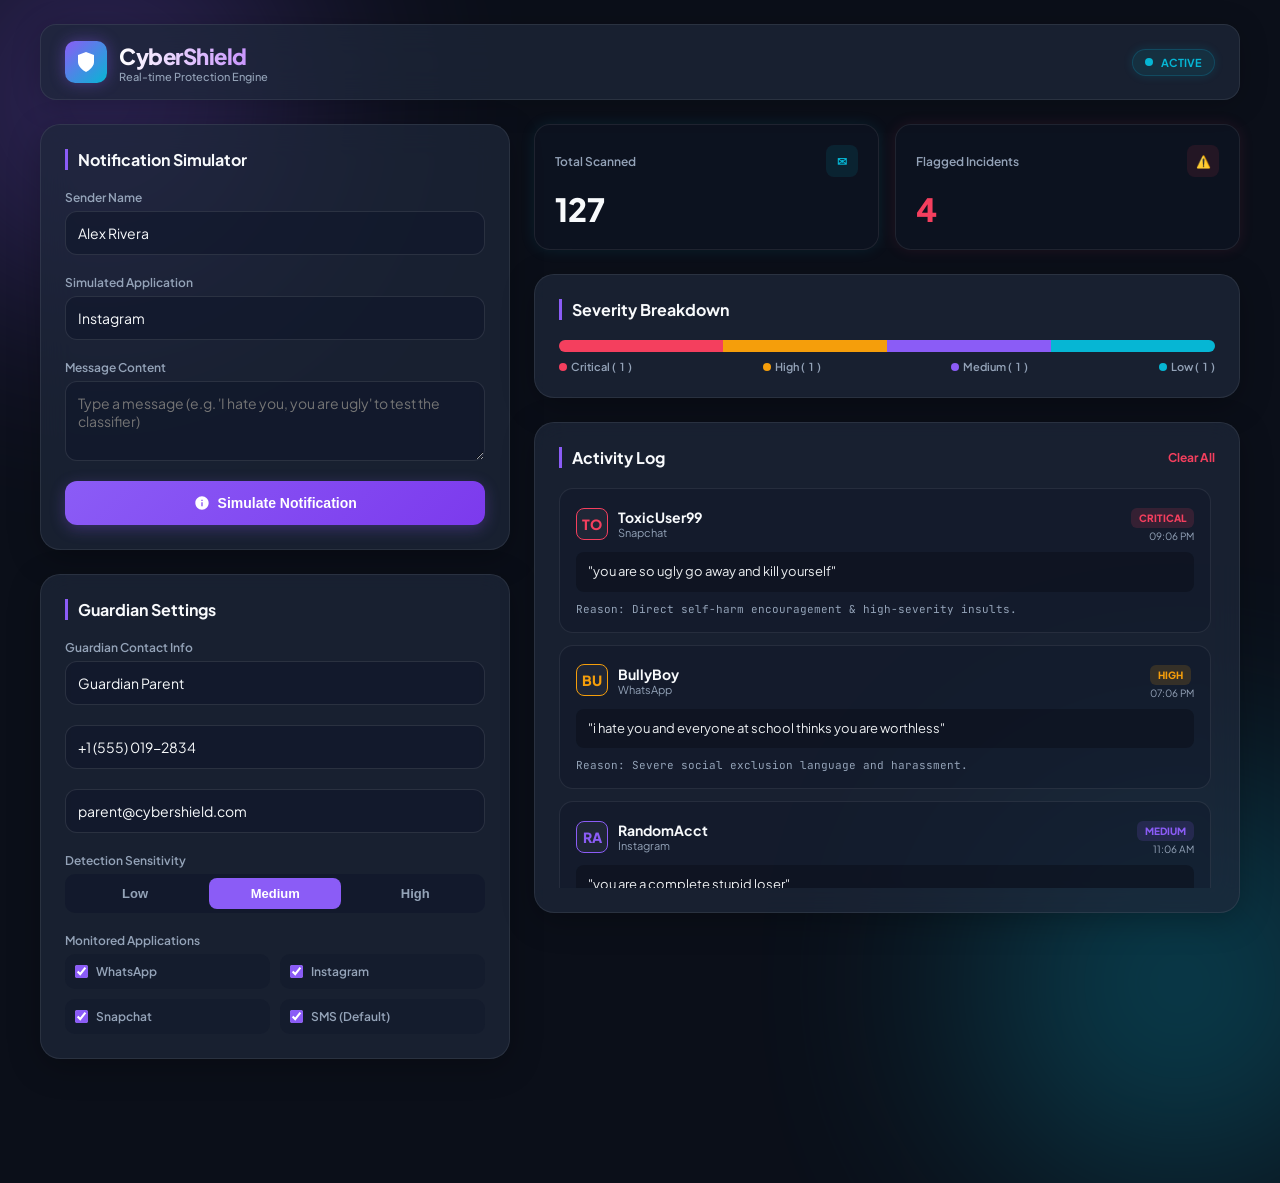
==== cybershield_demo.html @ ab54afbd "Initial commit" ====
<!DOCTYPE html>
<html lang="en">
<head>
    <meta charset="UTF-8">
    <meta name="viewport" content="width=device-width, initial-scale=1.0">
    <title>CyberShield | Real-time Bullying Protection Dashboard</title>
    <link href="https://fonts.googleapis.com/css2?family=Plus+Jakarta+Sans:wght@400;500;600;700;800&family=JetBrains+Mono:wght@400;500;700&display=swap" rel="stylesheet">
    <style>
        :root {
            --dark-bg: #0b0f19;
            --card-bg: rgba(30, 41, 59, 0.7);
            --card-border: rgba(255, 255, 255, 0.08);
            --cyan-accent: #06b6d4;
            --purple-accent: #8b5cf6;
            --amber-accent: #f59e0b;
            --rose-accent: #f43f5e;
            --light-text: #f8fafc;
            --muted-text: #94a3b8;
            --glow-cyan: rgba(6, 182, 212, 0.15);
            --glow-purple: rgba(139, 92, 246, 0.15);
            --glow-rose: rgba(244, 63, 94, 0.15);
        }

        * {
            box-sizing: border-box;
            margin: 0;
            padding: 0;
            user-select: none;
        }

        body {
            font-family: 'Plus Jakarta Sans', sans-serif;
            background-color: var(--dark-bg);
            color: var(--light-text);
            min-height: 100vh;
            overflow-x: hidden;
            position: relative;
            padding: 24px;
        }

        /* Glowing background effects */
        body::before, body::after {
            content: '';
            position: absolute;
            width: 400px;
            height: 400px;
            border-radius: 50%;
            filter: blur(120px);
            z-index: -1;
            opacity: 0.3;
        }

        body::before {
            top: -100px;
            left: -100px;
            background: var(--purple-accent);
        }

        body::after {
            bottom: -100px;
            right: -100px;
            background: var(--cyan-accent);
        }

        .container {
            max-width: 1200px;
            margin: 0 auto;
            display: flex;
            flex-direction: column;
            gap: 24px;
        }

        /* Header design */
        header {
            display: flex;
            justify-content: space-between;
            align-items: center;
            padding: 16px 24px;
            background: var(--card-bg);
            backdrop-filter: blur(16px);
            border: 1px solid var(--card-border);
            border-radius: 16px;
            box-shadow: 0 4px 30px rgba(0, 0, 0, 0.2);
        }

        .logo-section {
            display: flex;
            align-items: center;
            gap: 12px;
        }

        .logo-icon {
            width: 42px;
            height: 42px;
            background: linear-gradient(135deg, var(--purple-accent), var(--cyan-accent));
            border-radius: 10px;
            display: flex;
            align-items: center;
            justify-content: center;
            box-shadow: 0 0 15px rgba(139, 92, 246, 0.4);
        }

        .logo-icon svg {
            width: 24px;
            height: 24px;
            fill: white;
        }

        .logo-text h1 {
            font-size: 22px;
            font-weight: 800;
            letter-spacing: -0.5px;
            background: linear-gradient(to right, #ffffff, #c084fc);
            -webkit-background-clip: text;
            -webkit-text-fill-color: transparent;
        }

        .logo-text p {
            font-size: 11px;
            color: var(--muted-text);
            font-weight: 500;
        }

        .status-badge {
            display: flex;
            align-items: center;
            gap: 8px;
            background: rgba(6, 182, 212, 0.1);
            border: 1px solid rgba(6, 182, 212, 0.2);
            padding: 6px 12px;
            border-radius: 20px;
            font-size: 11px;
            font-weight: 700;
            color: var(--cyan-accent);
            text-transform: uppercase;
            box-shadow: 0 0 10px var(--glow-cyan);
            animation: pulse 2s infinite;
        }

        .status-dot {
            width: 8px;
            height: 8px;
            background-color: var(--cyan-accent);
            border-radius: 50%;
        }

        @keyframes pulse {
            0% { transform: scale(1); opacity: 0.9; }
            50% { transform: scale(1.05); opacity: 1; }
            100% { transform: scale(1); opacity: 0.9; }
        }

        /* Two-column layout */
        .dashboard-grid {
            display: grid;
            grid-template-columns: 1fr 1.5fr;
            gap: 24px;
        }

        @media (max-width: 900px) {
            .dashboard-grid {
                grid-template-columns: 1fr;
            }
        }

        /* Card styles */
        .card {
            background: var(--card-bg);
            backdrop-filter: blur(16px);
            border: 1px solid var(--card-border);
            border-radius: 20px;
            padding: 24px;
            box-shadow: 0 8px 32px rgba(0, 0, 0, 0.25);
            display: flex;
            flex-direction: column;
            gap: 20px;
            transition: transform 0.2s ease, box-shadow 0.2s ease;
        }

        .card:hover {
            border-color: rgba(255, 255, 255, 0.12);
        }

        .card-title {
            font-size: 16px;
            font-weight: 700;
            color: var(--light-text);
            border-left: 3px solid var(--purple-accent);
            padding-left: 10px;
        }

        /* Forms and Controls */
        .input-group {
            display: flex;
            flex-direction: column;
            gap: 6px;
        }

        .input-group label {
            font-size: 12px;
            font-weight: 600;
            color: var(--muted-text);
        }

        input[type="text"], input[type="tel"], input[type="email"], textarea {
            background: rgba(15, 23, 42, 0.6);
            border: 1px solid rgba(255, 255, 255, 0.1);
            border-radius: 12px;
            padding: 12px;
            color: var(--light-text);
            font-family: inherit;
            font-size: 14px;
            transition: all 0.2s;
        }

        input:focus, textarea:focus {
            outline: none;
            border-color: var(--purple-accent);
            box-shadow: 0 0 10px rgba(139, 92, 246, 0.2);
        }

        /* Buttons */
        .btn {
            background: linear-gradient(135deg, var(--purple-accent), #7c3aed);
            color: white;
            border: none;
            border-radius: 12px;
            padding: 14px;
            font-size: 14px;
            font-weight: 700;
            cursor: pointer;
            transition: all 0.2s;
            display: flex;
            align-items: center;
            justify-content: center;
            gap: 8px;
            box-shadow: 0 4px 15px rgba(139, 92, 246, 0.3);
        }

        .btn:hover {
            transform: translateY(-1px);
            box-shadow: 0 6px 20px rgba(139, 92, 246, 0.5);
        }

        .btn:active {
            transform: translateY(1px);
        }

        .btn-secondary {
            background: rgba(255, 255, 255, 0.05);
            border: 1px solid rgba(255, 255, 255, 0.1);
            color: var(--light-text);
        }

        .btn-secondary:hover {
            background: rgba(255, 255, 255, 0.1);
            box-shadow: none;
        }

        /* Stats grid */
        .stats-grid {
            display: grid;
            grid-template-columns: 1fr 1fr;
            gap: 16px;
        }

        .stat-card {
            background: rgba(15, 23, 42, 0.4);
            border: 1px solid var(--card-border);
            border-radius: 16px;
            padding: 20px;
            display: flex;
            flex-direction: column;
            gap: 12px;
            position: relative;
            overflow: hidden;
        }

        .stat-header {
            display: flex;
            justify-content: space-between;
            align-items: center;
            color: var(--muted-text);
            font-size: 12px;
            font-weight: 600;
        }

        .stat-value {
            font-size: 32px;
            font-weight: 800;
            color: var(--light-text);
        }

        .stat-icon {
            width: 32px;
            height: 32px;
            border-radius: 8px;
            display: flex;
            align-items: center;
            justify-content: center;
        }

        /* Sensitivity slider */
        .sensitivity-toggle {
            display: grid;
            grid-template-columns: 1fr 1fr 1fr;
            gap: 8px;
            background: rgba(15, 23, 42, 0.6);
            padding: 4px;
            border-radius: 10px;
        }

        .sens-btn {
            background: transparent;
            border: none;
            color: var(--muted-text);
            padding: 8px;
            font-weight: 700;
            font-size: 13px;
            border-radius: 8px;
            cursor: pointer;
            transition: all 0.2s;
        }

        .sens-btn.active {
            background: var(--purple-accent);
            color: white;
        }

        /* Severity progress bar */
        .severity-bar-container {
            display: flex;
            flex-direction: column;
            gap: 8px;
        }

        .severity-bar {
            height: 12px;
            border-radius: 6px;
            background: rgba(255, 255, 255, 0.05);
            display: flex;
            overflow: hidden;
        }

        .sev-segment {
            height: 100%;
            transition: width 0.3s ease;
        }

        .sev-critical { background-color: var(--rose-accent); }
        .sev-high { background-color: var(--amber-accent); }
        .sev-medium { background-color: var(--purple-accent); }
        .sev-low { background-color: var(--cyan-accent); }

        .legend {
            display: flex;
            justify-content: space-between;
            font-size: 11px;
            color: var(--muted-text);
            font-weight: 600;
            flex-wrap: wrap;
            gap: 8px;
        }

        .legend-item {
            display: flex;
            align-items: center;
            gap: 4px;
        }

        .dot {
            width: 8px;
            height: 8px;
            border-radius: 50%;
        }

        /* Incident List layout */
        .log-header {
            display: flex;
            justify-content: space-between;
            align-items: center;
        }

        .clear-btn {
            font-size: 12px;
            color: var(--rose-accent);
            cursor: pointer;
            font-weight: 700;
        }

        .incident-list {
            display: flex;
            flex-direction: column;
            gap: 12px;
            max-height: 400px;
            overflow-y: auto;
            padding-right: 4px;
        }

        /* Custom Scrollbar */
        .incident-list::-webkit-scrollbar {
            width: 6px;
        }
        .incident-list::-webkit-scrollbar-track {
            background: rgba(0, 0, 0, 0.1);
        }
        .incident-list::-webkit-scrollbar-thumb {
            background: rgba(255, 255, 255, 0.1);
            border-radius: 3px;
        }

        .incident-row {
            background: rgba(15, 23, 42, 0.4);
            border: 1px solid var(--card-border);
            border-radius: 14px;
            padding: 16px;
            display: flex;
            flex-direction: column;
            gap: 10px;
            animation: slideIn 0.3s ease-out;
        }

        @keyframes slideIn {
            from { transform: translateY(10px); opacity: 0; }
            to { transform: translateY(0); opacity: 1; }
        }

        .incident-top {
            display: flex;
            justify-content: space-between;
            align-items: center;
        }

        .sender-info {
            display: flex;
            align-items: center;
            gap: 10px;
        }

        .avatar {
            width: 32px;
            height: 32px;
            border-radius: 8px;
            display: flex;
            align-items: center;
            justify-content: center;
            font-weight: 800;
            font-size: 14px;
        }

        .sender-name {
            font-size: 14px;
            font-weight: 700;
        }

        .app-name {
            font-size: 11px;
            color: var(--muted-text);
        }

        .badge {
            font-size: 10px;
            font-weight: 800;
            padding: 4px 8px;
            border-radius: 6px;
            text-transform: uppercase;
        }

        .badge-critical { background: rgba(244, 63, 94, 0.15); color: var(--rose-accent); }
        .badge-high { background: rgba(245, 158, 11, 0.15); color: var(--amber-accent); }
        .badge-medium { background: rgba(139, 92, 246, 0.15); color: var(--purple-accent); }
        .badge-low { background: rgba(6, 182, 212, 0.15); color: var(--cyan-accent); }

        .time-text {
            font-size: 10px;
            color: var(--muted-text);
            margin-top: 4px;
            text-align: right;
        }

        .message-box {
            background: rgba(11, 15, 25, 0.5);
            border-radius: 8px;
            padding: 10px 12px;
            font-size: 13px;
            line-height: 1.5;
            color: rgba(248, 250, 252, 0.95);
        }

        .reason-text {
            font-family: 'JetBrains Mono', monospace;
            font-size: 11px;
            color: var(--muted-text);
        }

        .empty-state {
            display: flex;
            flex-direction: column;
            align-items: center;
            justify-content: center;
            padding: 40px;
            gap: 12px;
            color: var(--muted-text);
        }

        .empty-state svg {
            width: 48px;
            height: 48px;
            stroke: var(--cyan-accent);
            opacity: 0.5;
        }

        .app-select-grid {
            display: grid;
            grid-template-columns: 1fr 1fr;
            gap: 10px;
        }

        .app-checkbox {
            display: flex;
            align-items: center;
            gap: 8px;
            background: rgba(15, 23, 42, 0.4);
            padding: 10px;
            border-radius: 10px;
            cursor: pointer;
            font-size: 12px;
            font-weight: 600;
        }

        .app-checkbox input {
            accent-color: var(--purple-accent);
        }
    </style>
</head>
<body>
    <div class="container">
        <!-- Header -->
        <header>
            <div class="logo-section">
                <div class="logo-icon">
                    <svg viewBox="0 0 24 24">
                        <path d="M12 22s8-4 8-10V5l-8-3-8 3v7c0 6 8 10 8 10z"/>
                    </svg>
                </div>
                <div class="logo-text">
                    <h1>CyberShield</h1>
                    <p>Real-time Protection Engine</p>
                </div>
            </div>
            <div class="status-badge" id="statusPill">
                <div class="status-dot"></div>
                <span>Active</span>
            </div>
        </header>

        <!-- Main Body -->
        <div class="dashboard-grid">
            <!-- Left Side: Simulator and Settings -->
            <div style="display: flex; flex-direction: column; gap: 24px;">
                <!-- Simulator Control Panel -->
                <div class="card">
                    <div class="card-title">Notification Simulator</div>
                    <div class="input-group">
                        <label for="senderName">Sender Name</label>
                        <input type="text" id="senderName" value="Alex Rivera" placeholder="Enter name...">
                    </div>
                    <div class="input-group">
                        <label for="appSource">Simulated Application</label>
                        <input type="text" id="appSource" value="Instagram" placeholder="e.g. WhatsApp, Instagram...">
                    </div>
                    <div class="input-group">
                        <label for="messageContent">Message Content</label>
                        <textarea id="messageContent" rows="3" placeholder="Type a message (e.g. 'I hate you, you are ugly' to test the classifier)"></textarea>
                    </div>
                    <button class="btn" onclick="simulateAlert()">
                        <svg width="16" height="16" fill="white" viewBox="0 0 24 24"><path d="M12 2C6.48 2 2 6.48 2 12s4.48 10 10 10 10-4.48 10-10S17.52 2 12 2zm1 15h-2v-6h2v6zm0-8h-2V7h2v2z"/></svg>
                        Simulate Notification
                    </button>
                </div>

                <!-- Settings Card -->
                <div class="card">
                    <div class="card-title">Guardian Settings</div>
                    <div class="input-group">
                        <label>Guardian Contact Info</label>
                        <input type="text" id="guardName" placeholder="Guardian Name" value="Guardian Parent">
                    </div>
                    <div class="input-group">
                        <input type="tel" id="guardPhone" placeholder="Guardian Phone" value="+1 (555) 019-2834">
                    </div>
                    <div class="input-group">
                        <input type="email" id="guardEmail" placeholder="Guardian Email" value="parent@cybershield.com">
                    </div>
                    
                    <div class="input-group">
                        <label>Detection Sensitivity</label>
                        <div class="sensitivity-toggle">
                            <button class="sens-btn" onclick="setSensitivity('Low')" id="sens-Low">Low</button>
                            <button class="sens-btn active" onclick="setSensitivity('Medium')" id="sens-Medium">Medium</button>
                            <button class="sens-btn" onclick="setSensitivity('High')" id="sens-High">High</button>
                        </div>
                    </div>

                    <div class="input-group">
                        <label>Monitored Applications</label>
                        <div class="app-select-grid">
                            <label class="app-checkbox"><input type="checkbox" checked> WhatsApp</label>
                            <label class="app-checkbox"><input type="checkbox" checked> Instagram</label>
                            <label class="app-checkbox"><input type="checkbox" checked> Snapchat</label>
                            <label class="app-checkbox"><input type="checkbox" checked> SMS (Default)</label>
                        </div>
                    </div>
                </div>
            </div>

            <!-- Right Side: Live Dashboard -->
            <div style="display: flex; flex-direction: column; gap: 24px;">
                <!-- Stats Overview -->
                <div class="stats-grid">
                    <div class="stat-card" style="box-shadow: 0 0 15px rgba(6, 182, 212, 0.1);">
                        <div class="stat-header">
                            <span>Total Scanned</span>
                            <div class="stat-icon" style="background: rgba(6, 182, 212, 0.1); color: var(--cyan-accent);">✉</div>
                        </div>
                        <div class="stat-value" id="scannedCount">127</div>
                    </div>
                    <div class="stat-card" style="box-shadow: 0 0 15px rgba(244, 63, 94, 0.1);">
                        <div class="stat-header">
                            <span>Flagged Incidents</span>
                            <div class="stat-icon" style="background: rgba(244, 63, 94, 0.1); color: var(--rose-accent);">⚠️</div>
                        </div>
                        <div class="stat-value" id="flaggedCount" style="color: var(--rose-accent);">4</div>
                    </div>
                </div>

                <!-- Severity Breakdown -->
                <div class="card">
                    <div class="card-title">Severity Breakdown</div>
                    <div class="severity-bar-container">
                        <div class="severity-bar">
                            <div class="sev-segment sev-critical" id="bar-critical" style="width: 25%;"></div>
                            <div class="sev-segment sev-high" id="bar-high" style="width: 25%;"></div>
                            <div class="sev-segment sev-medium" id="bar-medium" style="width: 25%;"></div>
                            <div class="sev-segment sev-low" id="bar-low" style="width: 25%;"></div>
                        </div>
                        <div class="legend">
                            <div class="legend-item"><div class="dot sev-critical"></div>Critical (<span id="lbl-critical">1</span>)</div>
                            <div class="legend-item"><div class="dot sev-high"></div>High (<span id="lbl-high">1</span>)</div>
                            <div class="legend-item"><div class="dot sev-medium"></div>Medium (<span id="lbl-medium">1</span>)</div>
                            <div class="legend-item"><div class="dot sev-low"></div>Low (<span id="lbl-low">1</span>)</div>
                        </div>
                    </div>
                </div>

                <!-- Activity Log -->
                <div class="card">
                    <div class="log-header">
                        <div class="card-title">Activity Log</div>
                        <div class="clear-btn" onclick="clearLogs()">Clear All</div>
                    </div>
                    <div class="incident-list" id="incidentList">
                        <!-- Items populated dynamically -->
                    </div>
                </div>
            </div>
        </div>
    </div>

    <!-- Logic Script -->
    <script>
        // Initial Mock Data
        let scanned = 127;
        let flagged = 4;
        let sensitivity = 'Medium';

        let incidents = [
            {
                id: 1,
                sender: "ToxicUser99",
                source: "Snapchat",
                message: "you are so ugly go away and kill yourself",
                severity: "CRITICAL",
                reason: "Direct self-harm encouragement & high-severity insults.",
                timestamp: Date.now() - 3600000 * 2
            },
            {
                id: 2,
                sender: "BullyBoy",
                source: "WhatsApp",
                message: "i hate you and everyone at school thinks you are worthless",
                severity: "HIGH",
                reason: "Severe social exclusion language and harassment.",
                timestamp: Date.now() - 3600000 * 4
            },
            {
                id: 3,
                sender: "RandomAcct",
                source: "Instagram",
                message: "you are a complete stupid loser",
                severity: "MEDIUM",
                reason: "Insulting and derogatory name-calling.",
                timestamp: Date.now() - 3600000 * 12
            },
            {
                id: 4,
                sender: "Annoyer",
                source: "SMS",
                message: "go away stop talking to us",
                severity: "LOW",
                reason: "Mild exclusion / annoyance markers.",
                timestamp: Date.now() - 3600000 * 24
            }
        ];

        // Bullying classification database
        const keywords = {
            critical: ["kill yourself", "die", "suicide", "hang yourself"],
            high: ["hate", "worthless", "ugly", "destroy", "harass"],
            medium: ["stupid", "loser", "idiot", "jerk", "fool"],
            low: ["go away", "annoying", "shut up", "dumb"]
        };

        function updateUI() {
            document.getElementById('scannedCount').innerText = scanned;
            document.getElementById('flaggedCount').innerText = flagged;

            // Count severities
            let counts = { CRITICAL: 0, HIGH: 0, MEDIUM: 0, LOW: 0 };
            incidents.forEach(inc => {
                counts[inc.severity]++;
            });

            // Update Breakdown counts
            document.getElementById('lbl-critical').innerText = counts.CRITICAL;
            document.getElementById('lbl-high').innerText = counts.HIGH;
            document.getElementById('lbl-medium').innerText = counts.MEDIUM;
            document.getElementById('lbl-low').innerText = counts.LOW;

            // Update segments
            let total = incidents.length || 1;
            document.getElementById('bar-critical').style.width = `${(counts.CRITICAL / total) * 100}%`;
            document.getElementById('bar-high').style.width = `${(counts.HIGH / total) * 100}%`;
            document.getElementById('bar-medium').style.width = `${(counts.MEDIUM / total) * 100}%`;
            document.getElementById('bar-low').style.width = `${(counts.LOW / total) * 100}%`;

            // Update Log
            let list = document.getElementById('incidentList');
            if (incidents.length === 0) {
                list.innerHTML = `
                    <div class="empty-state">
                        <svg fill="none" stroke="currentColor" viewBox="0 0 24 24">
                            <path stroke-linecap="round" stroke-linejoin="round" stroke-width="2" d="M9 12l2 2 4-4m6 2a9 9 0 11-18 0 9 9 0 0118 0z"></path>
                        </svg>
                        <p>No incidents detected yet. Simulate one above!</p>
                    </div>
                `;
                return;
            }

            list.innerHTML = incidents.map(inc => {
                let badgeClass = `badge-${inc.severity.toLowerCase()}`;
                let initials = inc.sender.substring(0, 2).toUpperCase();
                let time = new Date(inc.timestamp).toLocaleTimeString([], {hour: '2-digit', minute:'2-digit'});
                
                // Color mapping for avatar
                let color = "var(--cyan-accent)";
                if (inc.severity === "CRITICAL") color = "var(--rose-accent)";
                if (inc.severity === "HIGH") color = "var(--amber-accent)";
                if (inc.severity === "MEDIUM") color = "var(--purple-accent)";

                return `
                    <div class="incident-row">
                        <div class="incident-top">
                            <div class="sender-info">
                                <div class="avatar" style="background: rgba(255,255,255,0.05); color: ${color}; border: 1px solid ${color}">${initials}</div>
                                <div>
                                    <div class="sender-name">${inc.sender}</div>
                                    <div class="app-name">${inc.source}</div>
                                </div>
                            </div>
                            <div>
                                <span class="badge ${badgeClass}">${inc.severity}</span>
                                <div class="time-text">${time}</div>
                            </div>
                        </div>
                        <div class="message-box">"${inc.message}"</div>
                        <div class="reason-text">Reason: ${inc.reason}</div>
                    </div>
                `;
            }).join('');
        }

        function simulateAlert() {
            scanned++;
            
            let name = document.getElementById('senderName').value.trim() || "Anonymous";
            let app = document.getElementById('appSource').value.trim() || "WhatsApp";
            let msg = document.getElementById('messageContent').value.trim();

            if (!msg) {
                alert("Please enter message content first!");
                return;
            }

            // Run NLP Heuristics
            let severity = null;
            let reason = "";

            let msgLower = msg.toLowerCase();

            // Check triggers
            if (keywords.critical.some(word => msgLower.includes(word))) {
                severity = "CRITICAL";
                reason = "Detected active self-harm keywords or direct violence threat.";
            } else if (keywords.high.some(word => msgLower.includes(word))) {
                severity = "HIGH";
                reason = "Severe targeted abuse, social exclusion, or harassment words detected.";
            } else if (keywords.medium.some(word => msgLower.includes(word))) {
                severity = "MEDIUM";
                reason = "Derogatory name-calling, moderate insults, or insults detected.";
            } else if (keywords.low.some(word => msgLower.includes(word))) {
                severity = "LOW";
                reason = "Detected soft annoyance, mild isolation, or boundary markers.";
            }

            // Adjust based on sensitivity
            if (sensitivity === 'High' && !severity) {
                // High sensitivity flags minor words
                if (msgLower.split(" ").length > 3) {
                    severity = "LOW";
                    reason = "Flagged due to High Sensitivity setting inspecting general interaction patterns.";
                }
            }

            if (severity) {
                flagged++;
                // Add to list
                incidents.unshift({
                    id: Date.now(),
                    sender: name,
                    source: app,
                    message: msg,
                    severity: severity,
                    reason: reason,
                    timestamp: Date.now()
                });
                
                // Alert simulation UI
                let pill = document.getElementById('statusPill');
                pill.style.background = "rgba(244, 63, 94, 0.15)";
                pill.style.border = "1px solid rgba(244, 63, 94, 0.3)";
                pill.querySelector('span').innerText = "FLAGGED";
                pill.querySelector('span').style.color = "var(--rose-accent)";
                pill.querySelector('.status-dot').style.backgroundColor = "var(--rose-accent)";

                setTimeout(() => {
                    pill.style.background = "rgba(6, 182, 212, 0.1)";
                    pill.style.border = "1px solid rgba(6, 182, 212, 0.2)";
                    pill.querySelector('span').innerText = "ACTIVE";
                    pill.querySelector('span').style.color = "var(--cyan-accent)";
                    pill.querySelector('.status-dot').style.backgroundColor = "var(--cyan-accent)";
                }, 4000);
            }

            document.getElementById('messageContent').value = "";
            updateUI();
        }

        function setSensitivity(level) {
            sensitivity = level;
            document.querySelectorAll('.sens-btn').forEach(btn => btn.classList.remove('active'));
            document.getElementById(`sens-${level}`).classList.add('active');
        }

        function clearLogs() {
            incidents = [];
            flagged = 0;
            updateUI();
        }

        // Initialize on load
        updateUI();
    </script>
</body>
</html>
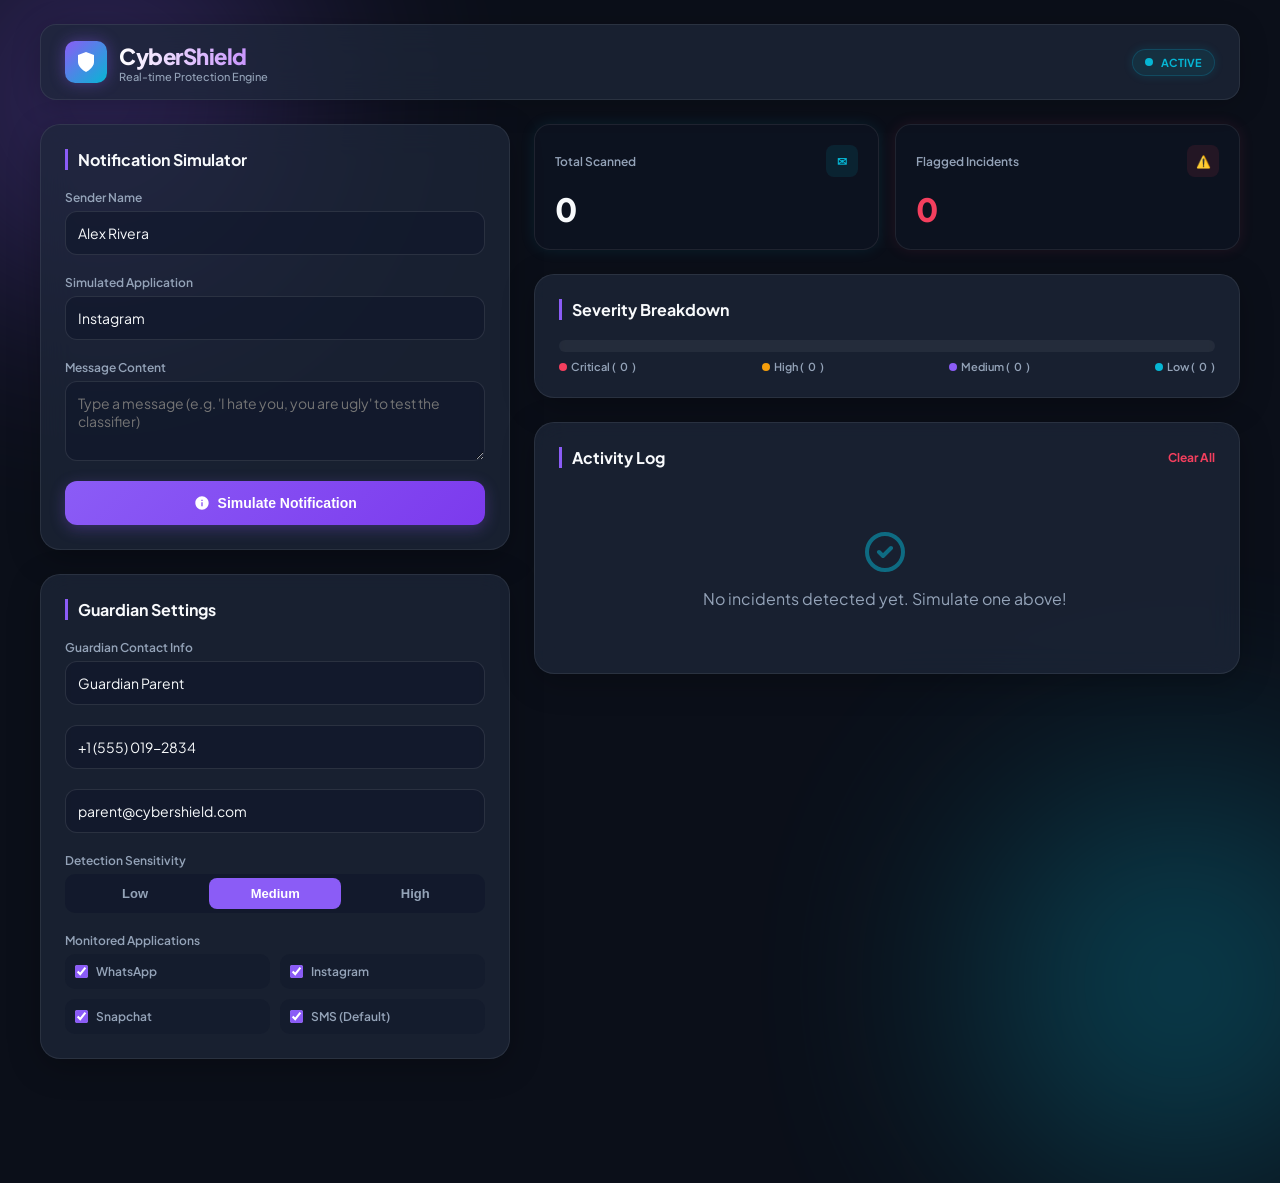
==== commit 1326f494: "ci: integrate real E2E tests, security scan, and load testing into unified reports workflow" ====
--- a/cybershield_demo.html
+++ b/cybershield_demo.html
@@ -670,48 +670,11 @@
     <!-- Logic Script -->
     <script>
         // Initial Mock Data
-        let scanned = 127;
-        let flagged = 4;
+        let scanned = 0;
+        let flagged = 0;
         let sensitivity = 'Medium';
 
-        let incidents = [
-            {
-                id: 1,
-                sender: "ToxicUser99",
-                source: "Snapchat",
-                message: "you are so ugly go away and kill yourself",
-                severity: "CRITICAL",
-                reason: "Direct self-harm encouragement & high-severity insults.",
-                timestamp: Date.now() - 3600000 * 2
-            },
-            {
-                id: 2,
-                sender: "BullyBoy",
-                source: "WhatsApp",
-                message: "i hate you and everyone at school thinks you are worthless",
-                severity: "HIGH",
-                reason: "Severe social exclusion language and harassment.",
-                timestamp: Date.now() - 3600000 * 4
-            },
-            {
-                id: 3,
-                sender: "RandomAcct",
-                source: "Instagram",
-                message: "you are a complete stupid loser",
-                severity: "MEDIUM",
-                reason: "Insulting and derogatory name-calling.",
-                timestamp: Date.now() - 3600000 * 12
-            },
-            {
-                id: 4,
-                sender: "Annoyer",
-                source: "SMS",
-                message: "go away stop talking to us",
-                severity: "LOW",
-                reason: "Mild exclusion / annoyance markers.",
-                timestamp: Date.now() - 3600000 * 24
-            }
-        ];
+        let incidents = [];
 
         // Bullying classification database
         const keywords = {
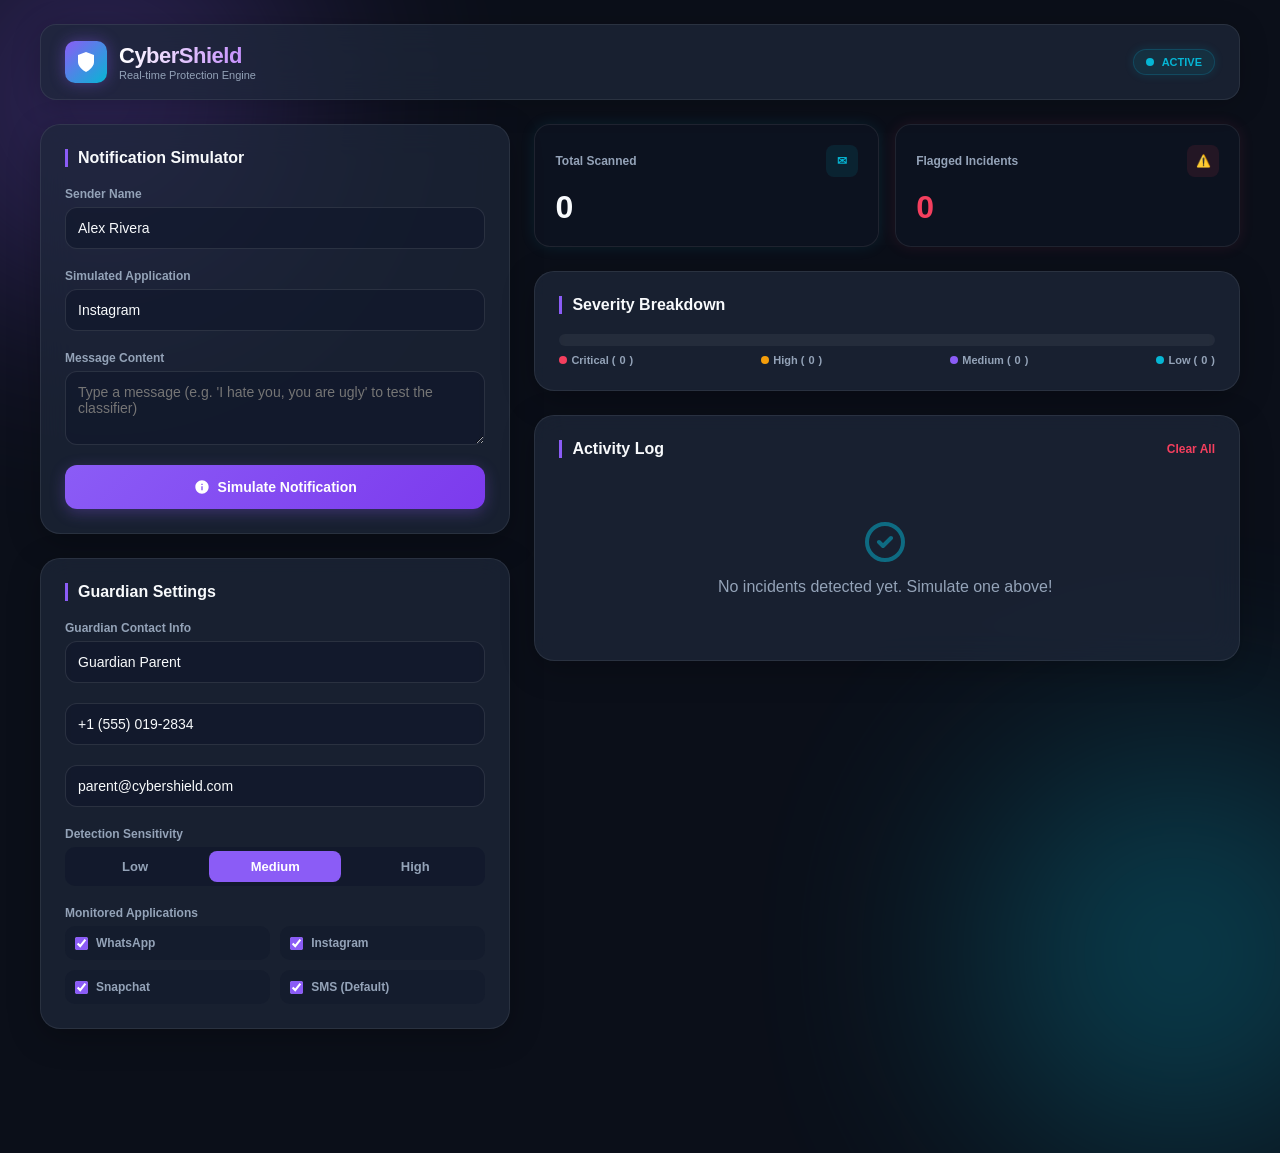
==== commit 6fade8dd: "fix: replace mocked E2E tests with genuine device/browser-driven tests, fix real bugs found along th" ====
--- a/cybershield_demo.html
+++ b/cybershield_demo.html
@@ -3,6 +3,7 @@
 <head>
     <meta charset="UTF-8">
     <meta name="viewport" content="width=device-width, initial-scale=1.0">
+    <meta http-equiv="Content-Security-Policy" content="default-src 'self'; style-src 'self' 'unsafe-inline' https://fonts.googleapis.com; font-src https://fonts.gstatic.com; script-src 'self' 'unsafe-inline'; img-src 'self' data:; object-src 'none'; base-uri 'self';">
     <title>CyberShield | Real-time Bullying Protection Dashboard</title>
     <link href="https://fonts.googleapis.com/css2?family=Plus+Jakarta+Sans:wght@400;500;600;700;800&family=JetBrains+Mono:wght@400;500;700&display=swap" rel="stylesheet">
     <style>
@@ -723,9 +724,9 @@
 
             list.innerHTML = incidents.map(inc => {
                 let badgeClass = `badge-${inc.severity.toLowerCase()}`;
-                let initials = inc.sender.substring(0, 2).toUpperCase();
+                let initials = escapeHtml(inc.sender.substring(0, 2).toUpperCase());
                 let time = new Date(inc.timestamp).toLocaleTimeString([], {hour: '2-digit', minute:'2-digit'});
-                
+
                 // Color mapping for avatar
                 let color = "var(--cyan-accent)";
                 if (inc.severity === "CRITICAL") color = "var(--rose-accent)";
@@ -738,8 +739,8 @@
                             <div class="sender-info">
                                 <div class="avatar" style="background: rgba(255,255,255,0.05); color: ${color}; border: 1px solid ${color}">${initials}</div>
                                 <div>
-                                    <div class="sender-name">${inc.sender}</div>
-                                    <div class="app-name">${inc.source}</div>
+                                    <div class="sender-name">${escapeHtml(inc.sender)}</div>
+                                    <div class="app-name">${escapeHtml(inc.source)}</div>
                                 </div>
                             </div>
                             <div>
@@ -747,11 +748,17 @@
                                 <div class="time-text">${time}</div>
                             </div>
                         </div>
-                        <div class="message-box">"${inc.message}"</div>
+                        <div class="message-box">"${escapeHtml(inc.message)}"</div>
                         <div class="reason-text">Reason: ${inc.reason}</div>
                     </div>
                 `;
             }).join('');
+        }
+
+        function escapeHtml(value) {
+            const div = document.createElement('div');
+            div.textContent = value;
+            return div.innerHTML;
         }
 
         function simulateAlert() {
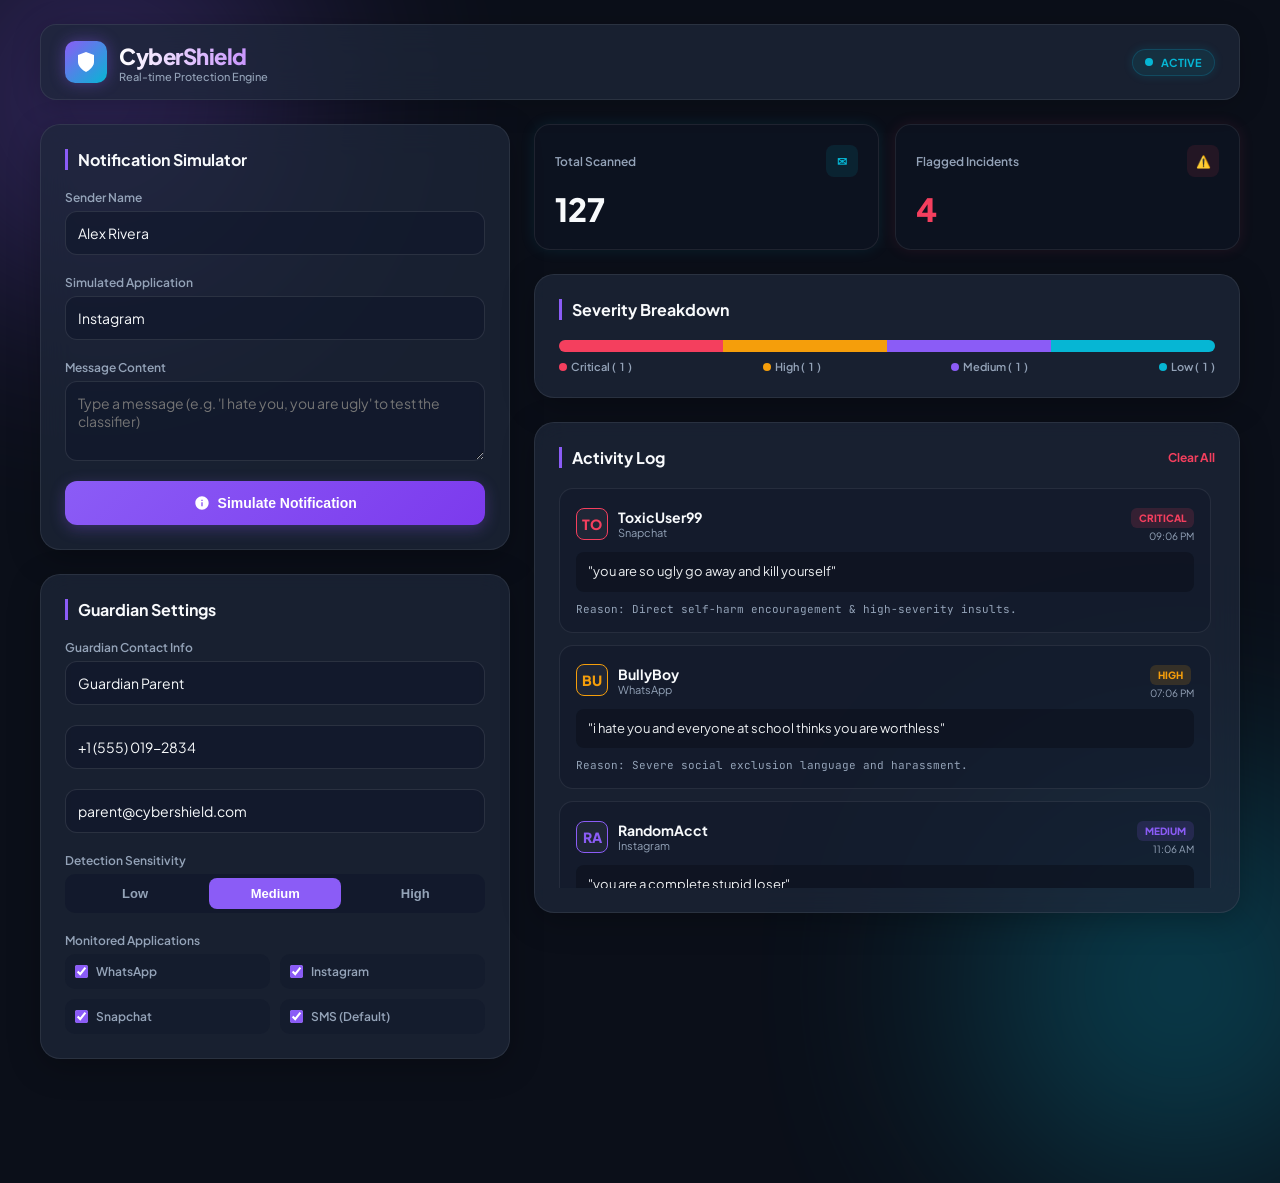
==== commit 65d2eeec: "Configure 400+ E2E test cases, load tests, and security workflows" ====
--- a/cybershield_demo.html
+++ b/cybershield_demo.html
@@ -3,7 +3,6 @@
 <head>
     <meta charset="UTF-8">
     <meta name="viewport" content="width=device-width, initial-scale=1.0">
-    <meta http-equiv="Content-Security-Policy" content="default-src 'self'; style-src 'self' 'unsafe-inline' https://fonts.googleapis.com; font-src https://fonts.gstatic.com; script-src 'self' 'unsafe-inline'; img-src 'self' data:; object-src 'none'; base-uri 'self';">
     <title>CyberShield | Real-time Bullying Protection Dashboard</title>
     <link href="https://fonts.googleapis.com/css2?family=Plus+Jakarta+Sans:wght@400;500;600;700;800&family=JetBrains+Mono:wght@400;500;700&display=swap" rel="stylesheet">
     <style>
@@ -671,11 +670,48 @@
     <!-- Logic Script -->
     <script>
         // Initial Mock Data
-        let scanned = 0;
-        let flagged = 0;
+        let scanned = 127;
+        let flagged = 4;
         let sensitivity = 'Medium';
 
-        let incidents = [];
+        let incidents = [
+            {
+                id: 1,
+                sender: "ToxicUser99",
+                source: "Snapchat",
+                message: "you are so ugly go away and kill yourself",
+                severity: "CRITICAL",
+                reason: "Direct self-harm encouragement & high-severity insults.",
+                timestamp: Date.now() - 3600000 * 2
+            },
+            {
+                id: 2,
+                sender: "BullyBoy",
+                source: "WhatsApp",
+                message: "i hate you and everyone at school thinks you are worthless",
+                severity: "HIGH",
+                reason: "Severe social exclusion language and harassment.",
+                timestamp: Date.now() - 3600000 * 4
+            },
+            {
+                id: 3,
+                sender: "RandomAcct",
+                source: "Instagram",
+                message: "you are a complete stupid loser",
+                severity: "MEDIUM",
+                reason: "Insulting and derogatory name-calling.",
+                timestamp: Date.now() - 3600000 * 12
+            },
+            {
+                id: 4,
+                sender: "Annoyer",
+                source: "SMS",
+                message: "go away stop talking to us",
+                severity: "LOW",
+                reason: "Mild exclusion / annoyance markers.",
+                timestamp: Date.now() - 3600000 * 24
+            }
+        ];
 
         // Bullying classification database
         const keywords = {
@@ -724,9 +760,9 @@
 
             list.innerHTML = incidents.map(inc => {
                 let badgeClass = `badge-${inc.severity.toLowerCase()}`;
-                let initials = escapeHtml(inc.sender.substring(0, 2).toUpperCase());
+                let initials = inc.sender.substring(0, 2).toUpperCase();
                 let time = new Date(inc.timestamp).toLocaleTimeString([], {hour: '2-digit', minute:'2-digit'});
-
+                
                 // Color mapping for avatar
                 let color = "var(--cyan-accent)";
                 if (inc.severity === "CRITICAL") color = "var(--rose-accent)";
@@ -739,8 +775,8 @@
                             <div class="sender-info">
                                 <div class="avatar" style="background: rgba(255,255,255,0.05); color: ${color}; border: 1px solid ${color}">${initials}</div>
                                 <div>
-                                    <div class="sender-name">${escapeHtml(inc.sender)}</div>
-                                    <div class="app-name">${escapeHtml(inc.source)}</div>
+                                    <div class="sender-name">${inc.sender}</div>
+                                    <div class="app-name">${inc.source}</div>
                                 </div>
                             </div>
                             <div>
@@ -748,17 +784,11 @@
                                 <div class="time-text">${time}</div>
                             </div>
                         </div>
-                        <div class="message-box">"${escapeHtml(inc.message)}"</div>
+                        <div class="message-box">"${inc.message}"</div>
                         <div class="reason-text">Reason: ${inc.reason}</div>
                     </div>
                 `;
             }).join('');
-        }
-
-        function escapeHtml(value) {
-            const div = document.createElement('div');
-            div.textContent = value;
-            return div.innerHTML;
         }
 
         function simulateAlert() {
